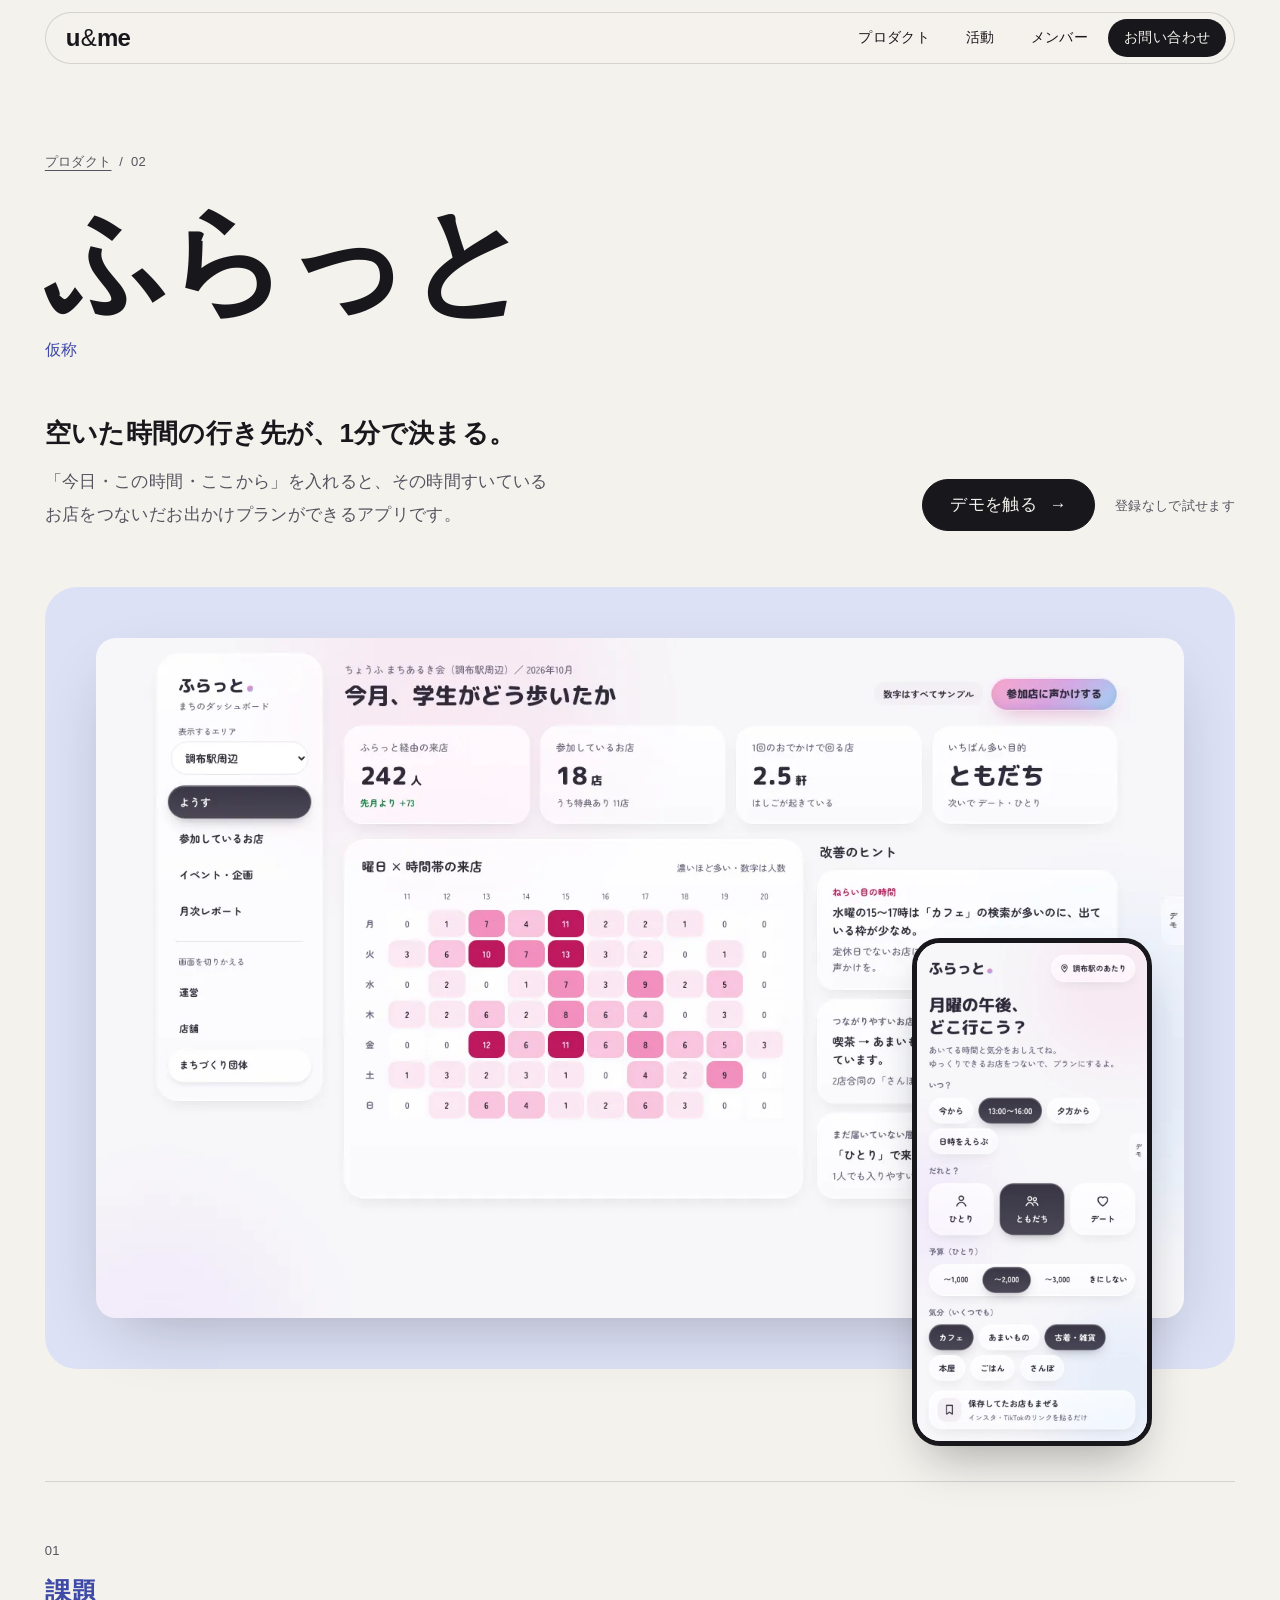
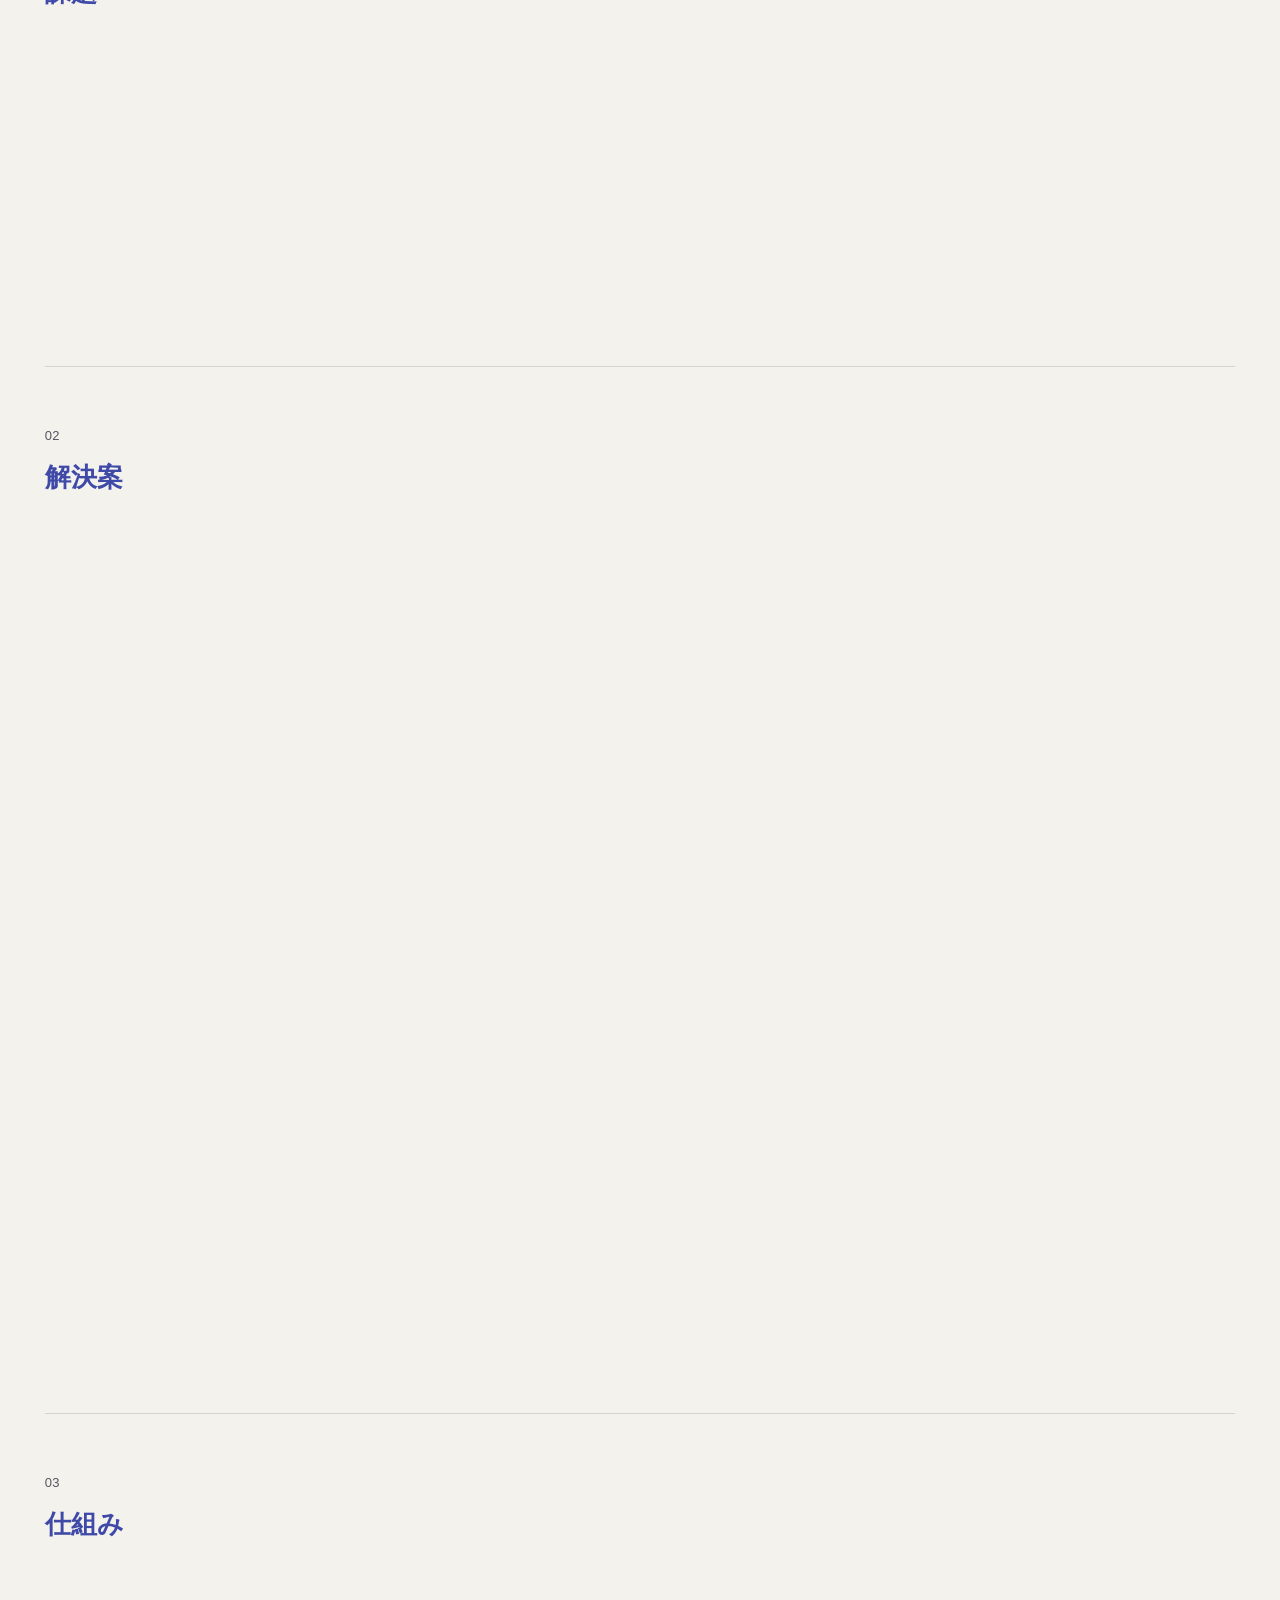
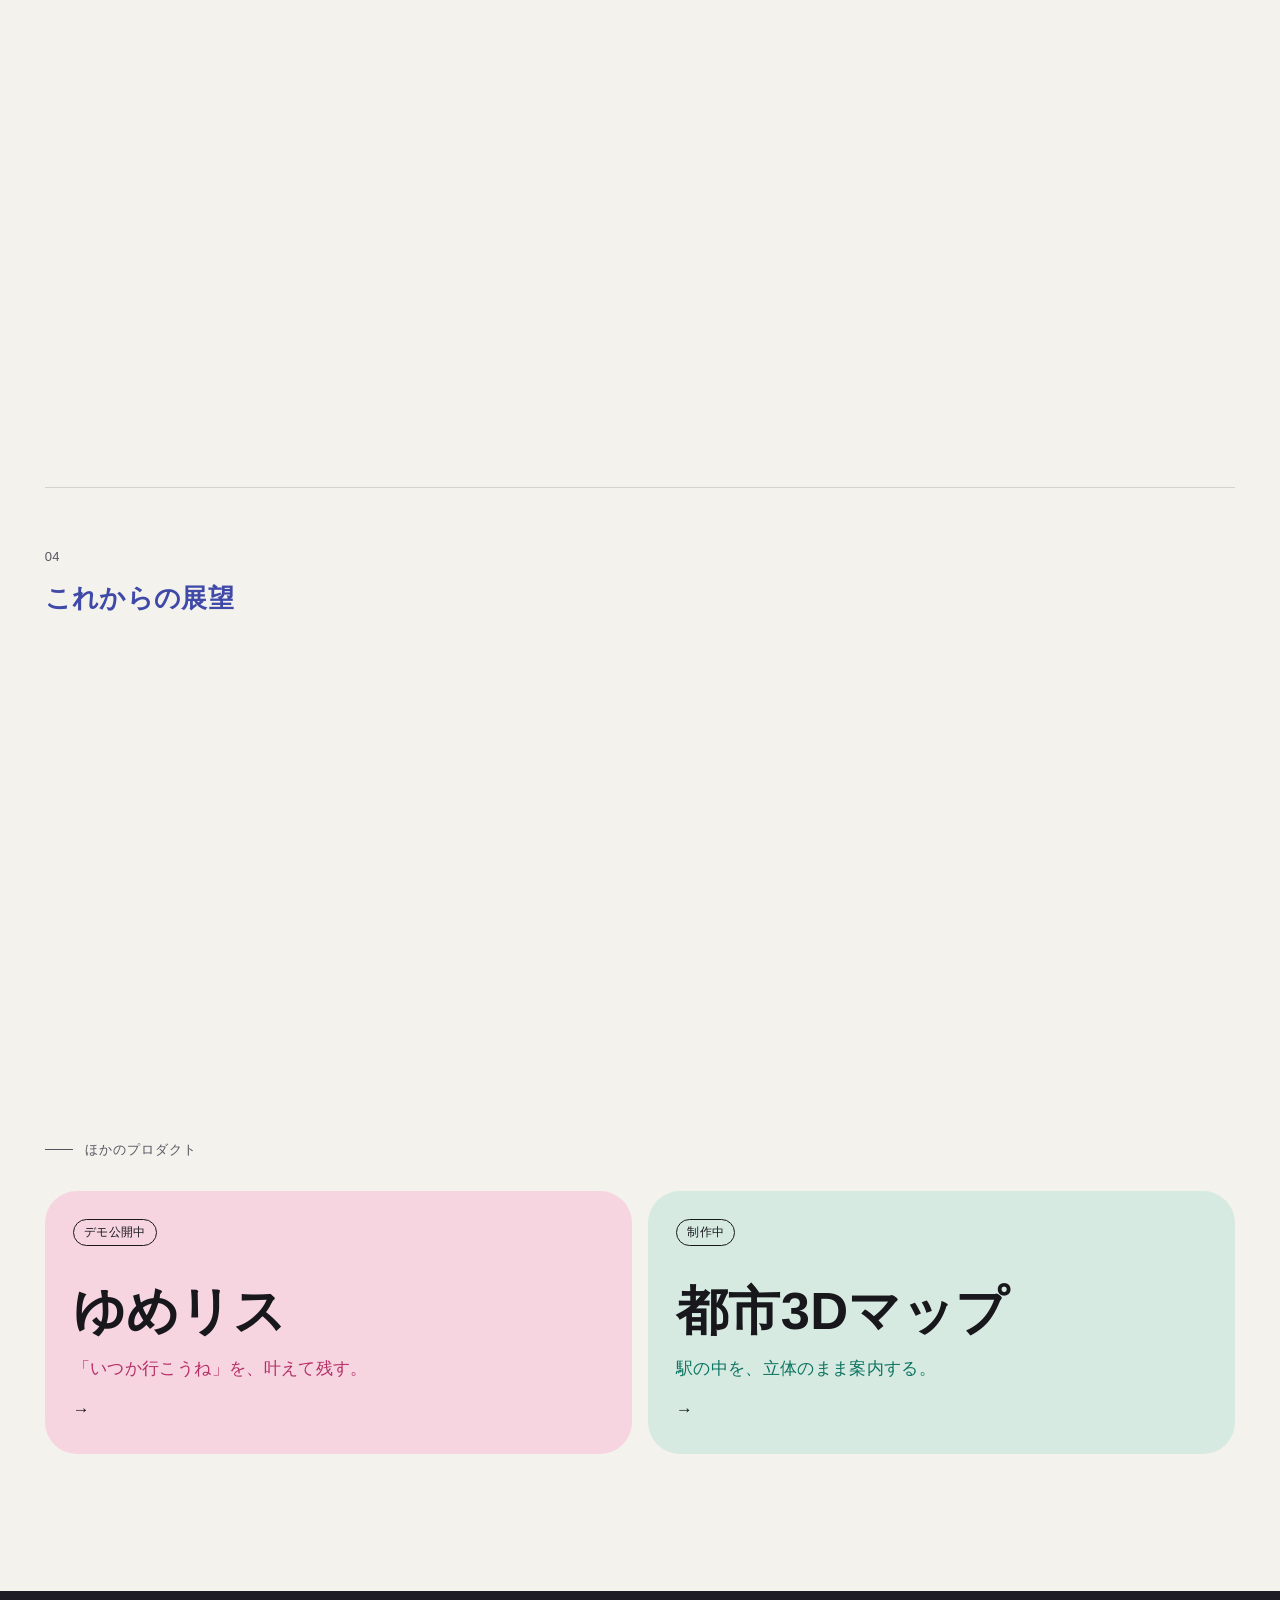
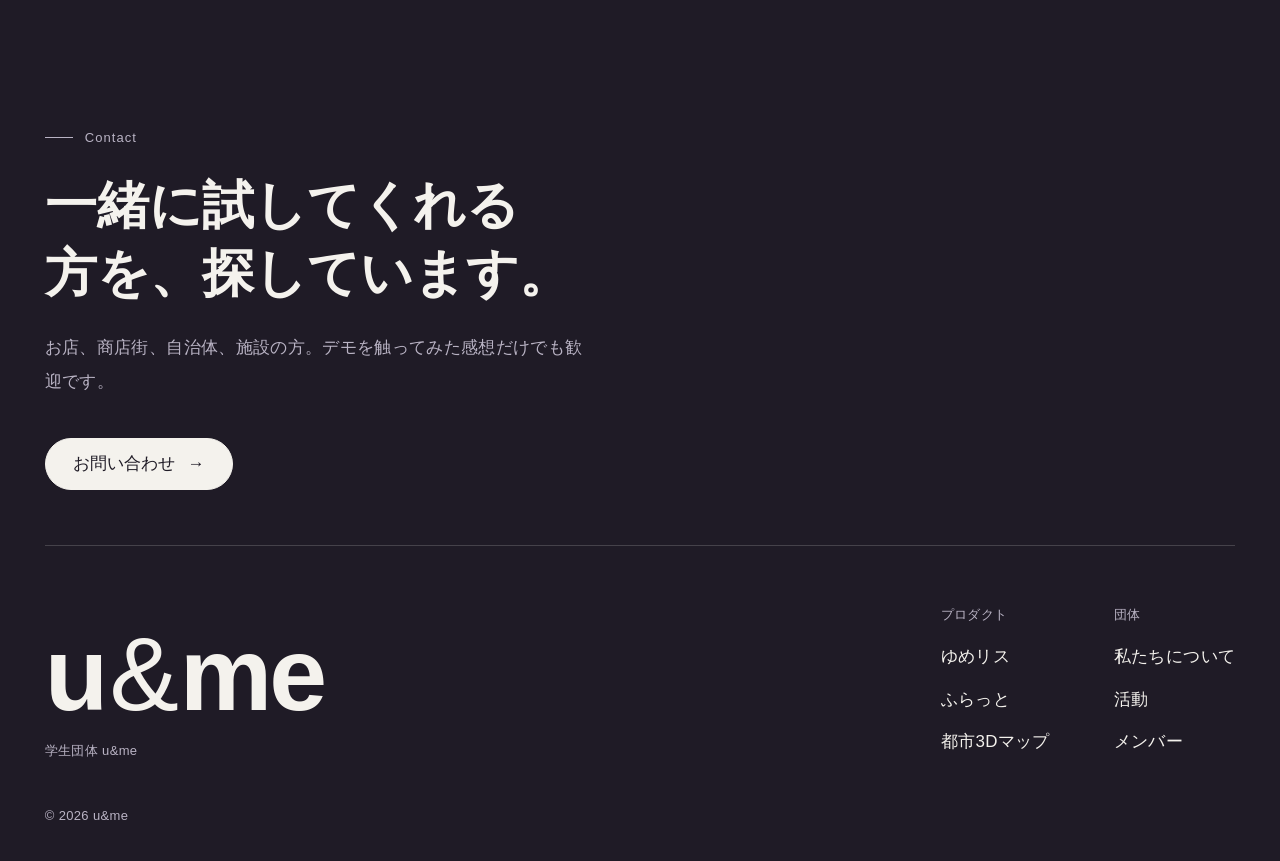
==== products/furatto.html @ b92e5319 "feat: u&me 公式サイトを作成 トップ、メンバー、プロダクト特設ページ（ゆめリス・ふらっと・都市3Dマップ）。 連絡先・メンバー・活動は assets/js/site-data.js で編集で" ====
<!doctype html>
<html lang="ja">
  <head>
    <meta charset="utf-8" />
    <meta name="viewport" content="width=device-width, initial-scale=1" />
    <meta
      http-equiv="Content-Security-Policy"
      content="default-src 'self'; script-src 'self'; style-src 'self' https://fonts.googleapis.com; font-src https://fonts.gstatic.com; img-src 'self' data:; base-uri 'self'; object-src 'none'"
    />
    <title>ふらっと（仮）｜u&amp;me</title>
    <meta
      name="description"
      content="空いた時間の行き先が、1分で決まる。その時間すいているお店をつないで、お出かけプランにするアプリです。"
    />
    <meta property="og:type" content="article" />
    <meta property="og:title" content="ふらっと（仮）｜u&me" />
    <meta name="theme-color" content="#f4f2ed" />
    <link rel="icon" href="../assets/img/favicon.svg" type="image/svg+xml" />
    <link rel="preconnect" href="https://fonts.googleapis.com" />
    <link rel="preconnect" href="https://fonts.gstatic.com" crossorigin />
    <link
      rel="stylesheet"
      href="https://fonts.googleapis.com/css2?family=Bricolage+Grotesque:opsz,wght@12..96,300..700&family=Noto+Sans+JP:wght@400;500;700;900&display=swap"
    />
    <link rel="stylesheet" href="../assets/css/base.css" />
    <link rel="stylesheet" href="../assets/css/pages.css" />
    <script src="../assets/js/boot.js"></script>
  </head>
  <body data-root="../">
    <header class="site-header" id="site-header"></header>

    <main class="tone-furatto">
      <!-- ============ 紹介 ============ -->
      <section class="wrap" aria-labelledby="product-title">
        <p class="crumb"><a href="../index.html#products">プロダクト</a><span>/</span><span>02</span></p>
        <h1 class="product-hero__name" id="product-title">ふらっと<small>仮称</small></h1>
        <div class="product-hero__foot">
          <div>
            <p class="product-hero__catch">空いた時間の行き先が、1分で決まる。</p>
            <p class="product-hero__lead">
              「今日・この時間・ここから」を入れると、その時間すいているお店をつないだお出かけプランができるアプリです。
            </p>
          </div>
          <div class="product-hero__actions">
            <a class="button" href="https://1129kurakura.github.io/furatto-mvp/" target="_blank" rel="noopener">
              デモを触る <span class="arrow" aria-hidden="true">→</span>
            </a>
            <span class="product-hero__hint">登録なしで試せます</span>
          </div>
        </div>

        <figure class="product-visual" data-reveal>
          <img
            class="product-visual__wide"
            src="../assets/img/furatto-town.webp"
            alt="ふらっとの、まちづくり団体・商店街向けの画面"
            width="1440"
            height="900"
            fetchpriority="high"
          />
          <img class="phone" src="../assets/img/furatto-home.webp" alt="ふらっとの学生向けホーム画面" width="640" height="1386" />
        </figure>
      </section>

      <!-- ============ 課題・解決案・仕組み・展望 ============ -->
      <div class="wrap">
        <section class="chapter" aria-labelledby="problem-title">
          <div class="chapter__head">
            <span class="chapter__no">01</span>
            <p class="chapter__label">課題</p>
          </div>
          <div data-reveal>
            <h2 class="chapter__title" id="problem-title">時間はあるのに、行き先が決まらない。</h2>
            <div class="prose">
              <p>
                授業の合間や休日の午後、時間はあるのに、結局どこにも行かないことがあります。検索すればお店は見つかりますが、どこを組み合わせてどう回るかは、自分で決めなければならないからです。
              </p>
              <p>
                上京したばかりの学生は、そもそも街を知りません。一方でお店には、席が空いていて、もっと来てほしい時間帯があります。
              </p>
              <p>行ける時間と来てほしい時間が、うまく出会えていません。</p>
            </div>
          </div>
        </section>

        <section class="chapter" aria-labelledby="solution-title">
          <div class="chapter__head">
            <span class="chapter__no">02</span>
            <p class="chapter__label">解決案</p>
          </div>
          <div data-reveal>
            <h2 class="chapter__title" id="solution-title">探すのではなく、決めてくれる。</h2>
            <div class="prose">
              <p>
                ふらっとは、お店を検索するアプリではなく、予定を決めるアプリです。選択肢が多いほど人は動けなくなるので、最初から3つのプランに絞って出します。
              </p>
              <p>
                いつ、だれと、予算、気分を選ぶと、その時間にすいているお店をつないだプランができます。気に入ったら、そのままLINEで友だちを誘えます。
              </p>
              <p>お店がすることは、「来てほしい時間」を出すことだけです。</p>
            </div>
            <figure class="figure figure--pair chapter__extra">
              <img
                src="../assets/img/furatto-home.webp"
                alt="いつ・だれと・予算・気分を選ぶ画面"
                width="640"
                height="1386"
                loading="lazy"
              />
              <img
                src="../assets/img/furatto-plans.webp"
                alt="3つのプランが表示された画面"
                width="640"
                height="1386"
                loading="lazy"
              />
            </figure>
          </div>
        </section>

        <section class="chapter" aria-labelledby="how-title">
          <div class="chapter__head">
            <span class="chapter__no">03</span>
            <p class="chapter__label">仕組み</p>
          </div>
          <div data-reveal>
            <h2 class="chapter__title" id="how-title">学生、お店、まち。立場ごとに画面がある。</h2>
            <div class="prose">
              <p>
                ふらっとは、使う立場ごとに別の画面を持っています。同じ一回の来店でも、知りたいことが立場によって違うからです。
              </p>
              <p>
                学生はプランを選び、お店でチェックインします。その記録が、お店には時間帯ごとの効果として、商店街やまちづくり団体にはエリア全体の人の動きとして届きます。
              </p>
              <p>
                一つの行動を、三者それぞれの役に立つ形で返す。これがふらっとの仕組みです。なお、デモではAIを使わず、決まったルールでプランを組んでいます。
              </p>
            </div>
            <ul class="facts facts--four chapter__extra">
              <li class="fact">
                <h3 class="fact__title">学生</h3>
                <p class="fact__text">空き時間の行き先を決めて、友だちを誘う。</p>
              </li>
              <li class="fact">
                <h3 class="fact__title">お店</h3>
                <p class="fact__text">来てほしい時間と特典を出し、効果を振り返る。</p>
              </li>
              <li class="fact">
                <h3 class="fact__title">商店街・団体</h3>
                <p class="fact__text">エリアに若い人が来ているかを確かめる。</p>
              </li>
              <li class="fact">
                <h3 class="fact__title">運営</h3>
                <p class="fact__text">全体の状況を見て、お店や団体に提案する。</p>
              </li>
            </ul>
          </div>
        </section>

        <section class="chapter" aria-labelledby="future-title">
          <div class="chapter__head">
            <span class="chapter__no">04</span>
            <p class="chapter__label">これからの展望</p>
          </div>
          <div data-reveal>
            <h2 class="chapter__title" id="future-title">一つの街で、実際に試す。</h2>
            <div class="prose">
              <p>
                次の一歩は、実在のお店と学生に使ってもらうことです。いまは架空の店舗データで動くデモで、本当に役に立つかは、現場で試さないと分からないからです。
              </p>
              <p>
                まず一つのエリアで、協力してくれるお店を探します。集まった利用の記録は、プランの精度を上げることと、お店や団体への改善の提案に生かします。
              </p>
              <p>小さく始めて、うまくいった形をほかの街へ広げていきます。</p>
            </div>
            <p class="note">
              「ふらっと」は仮称です。公開中のデモに登場する店名・団体名・数字は、すべて架空のサンプルです。
            </p>
          </div>
        </section>
      </div>

      <!-- ============ ほかのプロダクト（中身は assets/js/site-data.js の products） ============ -->
      <section class="others wrap" aria-labelledby="others-title">
        <p class="label" id="others-title">ほかのプロダクト</p>
        <ul class="others__list" data-other-products="furatto"></ul>
      </section>
    </main>

    <footer class="site-footer" id="site-footer"></footer>

    <script src="../assets/js/site-data.js"></script>
    <script src="../assets/js/site.js"></script>
  </body>
</html>
---- assets/css/base.css ----
/* ============================================================
   共通スタイル：色・文字・余白の決まりと、全ページで使う部品
   色を変えたいときは、下の :root の値だけを直します。
   ============================================================ */

:root {
  /* 色 */
  --paper: #f4f2ed;
  --paper-deep: #e9e6de;
  --ink: #18171c;
  --ink-soft: #56535f;
  --line: rgba(24, 23, 28, 0.14);
  --night: #1f1b26;
  --night-soft: #b9b3c4;
  --night-line: rgba(244, 242, 237, 0.18);

  /* プロダクトごとの色（淡い面の色 / 文字に使う濃い色） */
  --yume: #f6d5e1;
  --yume-deep: #b52f66;
  --furatto: #dde1f5;
  --furatto-deep: #3f4aa8;
  --city3d: #d7eae2;
  --city3d-deep: #0c7460;

  /* 文字 */
  --font-jp: 'Noto Sans JP', 'Hiragino Kaku Gothic ProN', 'Yu Gothic', sans-serif;
  --font-latin: 'Bricolage Grotesque', 'Noto Sans JP', sans-serif;
  --text-small: 0.8125rem;
  --text-base: clamp(0.9375rem, 0.9rem + 0.2vw, 1.0625rem);
  --text-lead: clamp(1.0625rem, 0.98rem + 0.45vw, 1.3125rem);
  --text-h3: clamp(1.25rem, 1.1rem + 0.7vw, 1.625rem);
  --text-h2: clamp(1.75rem, 1.2rem + 2.6vw, 3.5rem);
  --text-hero: clamp(2.25rem, 0.4rem + 9.2vw, 8rem);

  /* 余白 */
  --gutter: clamp(1rem, 0.4rem + 3vw, 3rem);
  --space-section: clamp(4.5rem, 3rem + 7vw, 10rem);
  --space-block: clamp(2rem, 1.4rem + 2.6vw, 4rem);
  --wrap: 82rem;

  /* 形と動き */
  --radius-s: 0.5rem;
  --radius-m: 1.25rem;
  --radius-l: 2rem;
  --duration-fast: 160ms;
  --duration-normal: 420ms;
  --duration-slow: 800ms;
  --ease-out: cubic-bezier(0.16, 1, 0.3, 1);

  --header-height: 4.5rem;
}

*,
*::before,
*::after {
  box-sizing: border-box;
}

html {
  scroll-behavior: smooth;
  scroll-padding-top: calc(var(--header-height) + 1rem);
  -webkit-text-size-adjust: 100%;
}

body {
  margin: 0;
  background: var(--paper);
  color: var(--ink);
  font-family: var(--font-jp);
  font-size: var(--text-base);
  font-weight: 400;
  line-height: 1.95;
  letter-spacing: 0.02em;
  -webkit-font-smoothing: antialiased;
  overflow-x: clip;
}

h1,
h2,
h3,
p,
ul,
ol,
figure {
  margin: 0;
}

ul,
ol {
  padding: 0;
  list-style: none;
}

h1,
h2,
h3 {
  font-weight: 700;
  line-height: 1.35;
  letter-spacing: 0;
  font-feature-settings: 'palt';
  /* 見出しは文節の切れ目で折り返し、行の長さをそろえる */
  word-break: auto-phrase;
  text-wrap: balance;
}

img {
  display: block;
  max-width: 100%;
  height: auto;
}

a {
  color: inherit;
  text-decoration: none;
}

button {
  font: inherit;
  color: inherit;
  cursor: pointer;
}

:focus-visible {
  outline: 2px solid var(--ink);
  outline-offset: 3px;
  border-radius: 4px;
}

::selection {
  background: var(--ink);
  color: var(--paper);
}

.wrap {
  width: min(100% - var(--gutter) * 2, var(--wrap));
  margin-inline: auto;
}

.visually-hidden {
  position: absolute;
  width: 1px;
  height: 1px;
  overflow: hidden;
  clip-path: inset(50%);
  white-space: nowrap;
}

/* 小さな英字ラベル（About / Products など） */
.label {
  display: flex;
  align-items: center;
  gap: 0.75rem;
  font-family: var(--font-latin);
  font-size: var(--text-small);
  font-weight: 500;
  letter-spacing: 0.08em;
  line-height: 1.4;
  color: var(--ink-soft);
}

.label::before {
  content: '';
  width: 1.75rem;
  height: 1px;
  background: currentColor;
}

.label--light {
  color: var(--night-soft);
}

.arrow {
  display: inline-block;
  font-family: var(--font-latin);
  transition: transform var(--duration-normal) var(--ease-out);
}

a:hover .arrow,
button:hover .arrow {
  transform: translateX(0.3em);
}

.chip {
  display: inline-block;
  padding: 0.3em 0.85em;
  border: 1px solid currentColor;
  border-radius: 99rem;
  font-size: 0.75rem;
  font-weight: 500;
  line-height: 1.5;
  white-space: nowrap;
}

/* ---------- ボタン ---------- */

.button {
  display: inline-flex;
  align-items: center;
  gap: 0.75em;
  min-height: 3.25rem;
  padding: 0.6em 1.6em;
  border: 1px solid var(--ink);
  border-radius: 99rem;
  background: var(--ink);
  color: var(--paper);
  font-weight: 500;
  line-height: 1.4;
  transition:
    background-color var(--duration-fast) ease,
    color var(--duration-fast) ease,
    transform var(--duration-fast) ease;
}

.button:hover {
  background: transparent;
  color: var(--ink);
}

.button:active {
  transform: scale(0.97);
}

.button--ghost {
  background: transparent;
  color: var(--ink);
}

.button--ghost:hover {
  background: var(--ink);
  color: var(--paper);
}

.button--light {
  border-color: var(--paper);
  background: var(--paper);
  color: var(--night);
}

.button--light:hover {
  background: transparent;
  color: var(--paper);
}

.button[aria-disabled='true'] {
  border-color: var(--line);
  background: transparent;
  color: var(--ink-soft);
  pointer-events: none;
}

/* ---------- ヘッダー ---------- */

.site-header {
  position: fixed;
  inset: 0 0 auto;
  z-index: 20;
  padding: 0.75rem var(--gutter) 0;
  pointer-events: none;
}

.site-header__bar {
  display: flex;
  align-items: center;
  justify-content: space-between;
  gap: 1rem;
  width: min(100%, var(--wrap));
  min-height: 3.25rem;
  margin-inline: auto;
  padding: 0.25rem 0.5rem 0.25rem 1.25rem;
  border: 1px solid var(--line);
  border-radius: 99rem;
  background: rgba(244, 242, 237, 0.82);
  backdrop-filter: blur(14px) saturate(140%);
  -webkit-backdrop-filter: blur(14px) saturate(140%);
  pointer-events: auto;
}

.logo {
  font-family: var(--font-latin);
  font-size: 1.5rem;
  font-weight: 700;
  letter-spacing: -0.03em;
  line-height: 1;
}

.logo__amp {
  font-weight: 300;
  margin-inline: 0.04em;
}

.nav__list {
  display: flex;
  align-items: center;
  gap: 0.25rem;
}

.nav__list a {
  display: block;
  padding: 0.55rem 1rem;
  border-radius: 99rem;
  font-size: 0.875rem;
  font-weight: 500;
  line-height: 1.4;
  transition: background-color var(--duration-fast) ease;
}

.nav__list a:hover {
  background: var(--paper-deep);
}

.nav__list li:last-child a {
  background: var(--ink);
  color: var(--paper);
}

.nav__list li:last-child a:hover {
  background: var(--ink-soft);
}

.nav__toggle {
  display: none;
  min-height: 2.75rem;
  padding: 0 1.1rem;
  border: 0;
  border-radius: 99rem;
  background: var(--ink);
  color: var(--paper);
  font-size: 0.875rem;
  font-weight: 500;
}

@media (max-width: 47.99rem) {
  .site-header__bar {
    flex-wrap: wrap;
    border-radius: 1.75rem;
  }

  .nav {
    display: contents;
  }

  .nav__toggle {
    display: block;
  }

  .nav__list {
    display: none;
    flex: 1 0 100%;
    flex-direction: column;
    align-items: stretch;
    gap: 0;
    padding: 0.5rem 0 0.75rem;
  }

  .site-header.is-open .nav__list {
    display: flex;
  }

  .nav__list a,
  .nav__list li:last-child a {
    padding: 0.9rem 0.75rem;
    border-top: 1px solid var(--line);
    border-radius: 0;
    background: none;
    color: var(--ink);
    font-size: 1rem;
  }
}

/* ---------- お問い合わせ・フッター ---------- */

.site-footer {
  margin-top: var(--space-section);
  background: var(--night);
  color: var(--paper);
}

.contact {
  padding-block: var(--space-section) var(--space-block);
}

.contact__inner {
  display: grid;
  gap: 1.5rem;
  justify-items: start;
}

.contact__title {
  max-width: 18em;
  font-size: var(--text-h2);
  line-height: 1.3;
}

.contact__text {
  max-width: 32em;
  color: var(--night-soft);
}

.contact__actions {
  display: flex;
  flex-wrap: wrap;
  gap: 0.75rem;
  margin-top: 1rem;
}

.footer__inner {
  display: grid;
  gap: 2.5rem;
  padding-block: var(--space-block) 2rem;
  border-top: 1px solid var(--night-line);
}

.logo--footer {
  font-size: clamp(3rem, 2rem + 6vw, 6.5rem);
}

.footer__note {
  margin-top: 0.75rem;
  font-size: var(--text-small);
  color: var(--night-soft);
}

.footer__nav {
  display: flex;
  flex-wrap: wrap;
  gap: 2rem 4rem;
}

.footer__heading {
  margin-bottom: 0.5rem;
  font-size: var(--text-small);
  color: var(--night-soft);
}

.footer__nav a {
  display: inline-block;
  padding-block: 0.3rem;
  background: linear-gradient(currentColor, currentColor) 0 100% / 0 1px no-repeat;
  transition: background-size var(--duration-normal) var(--ease-out);
}

.footer__nav a:hover {
  background-size: 100% 1px;
}

.footer__copy {
  font-family: var(--font-latin);
  font-size: var(--text-small);
  color: var(--night-soft);
}

@media (min-width: 48rem) {
  .footer__inner {
    grid-template-columns: 1fr auto;
    align-items: end;
  }

  .footer__copy {
    grid-column: 1 / -1;
  }
}

/* ---------- 準備中のお知らせ ---------- */

.dialog {
  width: min(100% - 2rem, 28rem);
  padding: 2.25rem 2rem 2rem;
  border: 0;
  border-radius: var(--radius-l);
  background: var(--paper);
  color: var(--ink);
  box-shadow: 0 2rem 5rem rgba(24, 23, 28, 0.3);
}

.dialog::backdrop {
  background: rgba(31, 27, 38, 0.55);
  backdrop-filter: blur(4px);
}

.dialog[open] {
  animation: dialog-in var(--duration-normal) var(--ease-out);
}

.dialog__label {
  font-family: var(--font-latin);
  font-size: var(--text-small);
  letter-spacing: 0.08em;
  color: var(--ink-soft);
}

.dialog__title {
  margin-top: 0.5rem;
  font-size: var(--text-h3);
}

.dialog__text {
  margin-block: 0.75rem 1.75rem;
  color: var(--ink-soft);
}

@keyframes dialog-in {
  from {
    opacity: 0;
    transform: translateY(1rem) scale(0.98);
  }
}

/* ---------- スクロールで現れる演出（JavaScript が動くときだけ） ---------- */

.js [data-reveal] {
  opacity: 0;
  transform: translateY(1.5rem);
  transition:
    opacity var(--duration-slow) var(--ease-out),
    transform var(--duration-slow) var(--ease-out);
}

.js [data-reveal].is-visible {
  opacity: 1;
  transform: none;
}

@media (prefers-reduced-motion: reduce) {
  html {
    scroll-behavior: auto;
  }

  *,
  *::before,
  *::after {
    animation-duration: 0.01ms !important;
    transition-duration: 0.01ms !important;
  }
}
---- assets/css/pages.css ----
/* ============================================================
   ページごとのスタイル：トップ／プロダクト特設ページ／メンバー
   ============================================================ */

/* プロダクトの色を、部品の中で --tone / --tone-deep として使えるようにする */
.tone-yume {
  --tone: var(--yume);
  --tone-deep: var(--yume-deep);
}

.tone-furatto {
  --tone: var(--furatto);
  --tone-deep: var(--furatto-deep);
}

.tone-city3d {
  --tone: var(--city3d);
  --tone-deep: var(--city3d-deep);
}

main {
  padding-top: calc(var(--header-height) + clamp(2rem, 6vw, 5.5rem));
}

.section {
  padding-top: var(--space-section);
}

.section__head {
  display: grid;
  gap: 1.25rem;
  margin-bottom: var(--space-block);
}

.section__title {
  max-width: 22em;
  font-size: var(--text-h2);
}

.prose {
  display: grid;
  gap: 1.1em;
  max-width: 38em;
}

.prose strong {
  font-weight: 700;
}

/* スマホの画面写真（黒いふちを付けて端末らしく見せる） */
.phone {
  border: 0.35rem solid var(--ink);
  border-radius: 1.75rem;
  background: var(--ink);
  box-shadow: 0 1.5rem 3rem -1rem rgba(24, 23, 28, 0.35);
}

/* ---------- トップ：ヒーロー ---------- */

.hero__eyebrow {
  font-size: var(--text-small);
  font-weight: 500;
  letter-spacing: 0.12em;
  color: var(--ink-soft);
}

.hero__title {
  margin-top: 1rem;
  font-size: var(--text-hero);
  font-weight: 900;
  line-height: 1.12;
  letter-spacing: -0.02em;
}

.hero__title span {
  display: block;
  margin-left: -0.08em; /* 行頭の「 を少し左に出して、下の文章と左端をそろえる */
}

.hero__foot {
  display: grid;
  gap: 1.5rem;
  justify-items: start;
  margin-top: clamp(1.75rem, 4vw, 3.5rem);
}

.hero__lead {
  max-width: 26em;
  font-size: var(--text-lead);
  line-height: 1.85;
}

.stage {
  display: grid;
  gap: 1rem;
  margin-top: var(--space-block);
}

.stage-card {
  position: relative;
  display: block;
  aspect-ratio: 5 / 4;
  overflow: hidden;
  padding: 1.25rem 1.5rem;
  border-radius: var(--radius-l);
  background: var(--tone);
}

.stage-card__name {
  display: block;
  font-size: var(--text-h3);
  font-weight: 700;
  line-height: 1.3;
}

.stage-card__meta {
  display: flex;
  align-items: center;
  gap: 0.5rem;
  margin-top: 0.4rem;
  font-size: var(--text-small);
  color: var(--tone-deep);
}

.stage-card .phone {
  position: absolute;
  top: 34%;
  right: 8%;
  width: 44%;
  transition: transform var(--duration-slow) var(--ease-out);
}

.stage-card:hover .phone {
  transform: translateY(-4%);
}

@media (min-width: 48rem) {
  .hero__foot {
    grid-template-columns: 1fr auto;
    align-items: end;
  }

  .stage {
    grid-template-columns: repeat(3, 1fr);
    gap: 1.5rem;
  }

  .stage-card {
    aspect-ratio: 4 / 5;
  }

  /* 3枚の高さを少しずつずらして、並びにリズムを付ける */
  .stage li:nth-child(2) {
    margin-top: 3rem;
  }

  .stage li:nth-child(3) {
    margin-top: 6rem;
  }

  .stage-card .phone {
    top: 30%;
    right: auto;
    left: 50%;
    width: 64%;
    translate: -50% 0;
  }
}

/* ---------- トップ：私たちについて ---------- */

.about__grid {
  display: grid;
  gap: 1.5rem;
}

.about__title {
  font-size: var(--text-h2);
}

@media (min-width: 62rem) {
  .about__grid {
    grid-template-columns: 1fr 1fr;
    gap: 4rem;
    align-items: start;
  }
}

/* ---------- トップ：プロダクト一覧 ---------- */

.product-list {
  border-bottom: 1px solid var(--line);
}

.product-row__link {
  position: relative;
  display: grid;
  gap: 0.75rem;
  padding: 1.75rem 0;
  border-top: 1px solid var(--line);
  isolation: isolate;
}

/* ホバーで、プロダクトの色が下から上がってくる */
.product-row__link::before {
  content: '';
  position: absolute;
  inset: 0 calc(var(--gutter) * -0.5);
  z-index: -1;
  border-radius: var(--radius-m);
  background: var(--tone);
  transform: scaleY(0);
  transform-origin: bottom;
  transition: transform var(--duration-normal) var(--ease-out);
}

.product-row__link:hover::before,
.product-row__link:focus-visible::before {
  transform: scaleY(1);
}

.product-row__no {
  font-family: var(--font-latin);
  font-size: var(--text-small);
  color: var(--ink-soft);
}

.product-row__main {
  display: grid;
  gap: 0.35rem;
}

.product-row__name {
  font-size: clamp(1.75rem, 1.1rem + 3.2vw, 3.5rem);
  font-weight: 900;
  line-height: 1.25;
  font-feature-settings: 'palt';
}

.product-row__name small {
  margin-left: 0.9em;
  font-family: var(--font-latin);
  font-size: 0.875rem;
  font-weight: 500;
  color: var(--ink-soft);
  white-space: nowrap;
}

.product-row__catch {
  font-weight: 500;
  color: var(--tone-deep);
}

.product-row__summary {
  max-width: 24em;
  color: var(--ink-soft);
  line-height: 1.8;
}

.product-row__status {
  display: flex;
  align-items: center;
  gap: 1rem;
  font-size: 1.25rem;
}

.product-list__note {
  margin-top: 1.5rem;
  font-size: var(--text-small);
  color: var(--ink-soft);
}

@media (min-width: 62rem) {
  .product-row__link {
    grid-template-columns: 4rem 1.3fr 1fr 9.5rem;
    align-items: center;
    gap: 2rem;
    padding: 2.5rem 0;
  }

  .product-row__status {
    justify-content: flex-end;
  }
}

/* ---------- トップ：これから（法人化） ---------- */

.vision {
  margin-top: var(--space-section);
  padding-block: var(--space-section);
  border-radius: var(--radius-l);
  background: var(--night);
  color: var(--paper);
}

.vision__title {
  margin-top: 1.25rem;
  font-size: clamp(2rem, 0.8rem + 6vw, 5.5rem);
  font-weight: 900;
  line-height: 1.2;
  letter-spacing: -0.01em;
}

.vision__text {
  margin-top: var(--space-block);
  color: var(--night-soft);
}

.vision__text p:first-child {
  color: var(--paper);
  font-size: var(--text-lead);
}

.steps {
  display: grid;
  gap: 2rem;
  margin-top: var(--space-block);
}

.step {
  padding-top: 1.25rem;
  border-top: 1px solid var(--night-line);
}

.step__no {
  font-family: var(--font-latin);
  font-size: var(--text-small);
  color: var(--night-soft);
}

.step__title {
  margin-top: 0.75rem;
  font-size: var(--text-h3);
}

.step__text {
  margin-top: 0.5rem;
  color: var(--night-soft);
  line-height: 1.8;
}

@media (min-width: 48rem) {
  .steps {
    grid-template-columns: repeat(3, 1fr);
  }
}

/* ---------- トップ：活動 ---------- */

.news {
  border-bottom: 1px solid var(--line);
}

.news__item {
  display: grid;
  gap: 0.25rem;
  padding: 1.25rem 0;
  border-top: 1px solid var(--line);
}

.news__date {
  font-family: var(--font-latin);
  font-size: var(--text-small);
  color: var(--ink-soft);
}

.news__text--link {
  justify-self: start;
  background: linear-gradient(currentColor, currentColor) 0 100% / 0 1px no-repeat;
  transition: background-size var(--duration-normal) var(--ease-out);
}

.news__text--link:hover {
  background-size: 100% 1px;
}

.news__text .arrow {
  margin-left: 0.5em;
}

@media (min-width: 48rem) {
  .news__item {
    grid-template-columns: 8rem 1fr;
    align-items: baseline;
  }
}

/* ---------- トップ：メンバーへの入口 ---------- */

.people-link {
  display: flex;
  align-items: baseline;
  justify-content: space-between;
  gap: 1rem;
  padding-block: 2rem;
  border-block: 1px solid var(--line);
  font-size: var(--text-h2);
  font-weight: 900;
  line-height: 1.3;
  font-feature-settings: 'palt';
}

/* ---------- プロダクト特設ページ ---------- */

.crumb {
  display: flex;
  gap: 0.6em;
  font-size: var(--text-small);
  color: var(--ink-soft);
}

.crumb a {
  text-decoration: underline;
  text-underline-offset: 0.3em;
}

.product-hero__name {
  margin-top: 1.25rem;
  font-size: clamp(2.75rem, 1rem + 8.5vw, 7.5rem);
  font-weight: 900;
  line-height: 1.12;
  letter-spacing: -0.02em;
}

.product-hero__name small {
  display: block;
  margin-top: 0.75rem;
  font-family: var(--font-latin);
  font-size: 1rem;
  font-weight: 500;
  letter-spacing: 0.04em;
  color: var(--tone-deep);
}

.product-hero__foot {
  display: grid;
  gap: 1.75rem;
  margin-top: var(--space-block);
}

.product-hero__catch {
  font-size: var(--text-h3);
  font-weight: 700;
  line-height: 1.5;
}

.product-hero__lead {
  max-width: 30em;
  margin-top: 0.75rem;
  color: var(--ink-soft);
}

.product-hero__actions {
  display: flex;
  flex-wrap: wrap;
  align-items: center;
  gap: 0.75rem 1.25rem;
}

.product-hero__hint {
  font-size: var(--text-small);
  color: var(--ink-soft);
}

@media (min-width: 62rem) {
  .product-hero__foot {
    grid-template-columns: 1fr auto;
    align-items: end;
  }
}

/* 大きな画面写真の上に、スマホの画面を重ねて置く */
.product-visual {
  position: relative;
  margin-top: var(--space-block);
  margin-bottom: clamp(3rem, 9vw, 7rem);
  padding: clamp(1rem, 4vw, 4rem);
  border-radius: var(--radius-l);
  background: var(--tone);
}

.product-visual__wide {
  width: 100%;
  border-radius: var(--radius-m);
  box-shadow: 0 1.5rem 4rem -1.5rem rgba(24, 23, 28, 0.3);
}

.product-visual .phone {
  position: absolute;
  right: 7%;
  bottom: clamp(-5rem, -6vw, -2rem);
  width: clamp(6.5rem, 21%, 15rem);
}

/* 課題・解決案・仕組み・展望 */
.chapter {
  display: grid;
  gap: 1.5rem;
  padding-block: var(--space-block);
  border-top: 1px solid var(--line);
}

.chapter__head {
  display: flex;
  align-items: baseline;
  gap: 1rem;
}

.chapter__no {
  font-family: var(--font-latin);
  font-size: var(--text-small);
  color: var(--ink-soft);
}

.chapter__label {
  font-size: var(--text-h3);
  font-weight: 700;
  color: var(--tone-deep);
}

.chapter__title {
  max-width: 18em;
  margin-bottom: 1.5rem;
  font-size: clamp(1.5rem, 1.1rem + 1.9vw, 2.75rem);
}

.chapter__extra {
  margin-top: var(--space-block);
}

@media (min-width: 62rem) {
  .chapter {
    grid-template-columns: 14rem minmax(0, 1fr);
    gap: 3rem;
  }

  .chapter__head {
    position: sticky;
    top: calc(var(--header-height) + 1.5rem);
    align-self: start;
    flex-direction: column;
    gap: 0.25rem;
  }
}

/* 短い項目を横に並べる（流れ・立場・データの出どころ など） */
.facts {
  display: grid;
  gap: 1.5rem;
}

.fact {
  padding-top: 1rem;
  border-top: 2px solid var(--tone-deep);
}

.fact__title {
  font-size: 1.0625rem;
  font-weight: 700;
}

.fact__text {
  margin-top: 0.35rem;
  font-size: 0.9375rem;
  line-height: 1.8;
  color: var(--ink-soft);
}

@media (min-width: 40rem) {
  .facts {
    grid-template-columns: repeat(var(--facts-columns, 3), 1fr);
  }

  .facts--four {
    --facts-columns: 2;
  }
}

@media (min-width: 75rem) {
  .facts--four {
    --facts-columns: 4;
  }
}

.figure img {
  width: 100%;
  border: 1px solid var(--line);
  border-radius: var(--radius-m);
}

.figure figcaption {
  margin-top: 0.75rem;
  font-size: var(--text-small);
  color: var(--ink-soft);
}

.figure--pair {
  display: grid;
  gap: 1.5rem;
  max-width: 36rem;
}

@media (min-width: 40rem) {
  .figure--pair {
    grid-template-columns: 1fr 1fr;
  }
}

.note {
  margin-top: var(--space-block);
  padding: 1.25rem 1.5rem;
  border-radius: var(--radius-m);
  background: var(--paper-deep);
  font-size: var(--text-small);
  line-height: 1.9;
  color: var(--ink-soft);
}

.others {
  padding-top: var(--space-section);
}

.others__list {
  display: grid;
  gap: 1rem;
  margin-top: 2rem;
}

.other-card {
  display: grid;
  gap: 0.5rem;
  justify-items: start;
  height: 100%;
  padding: 1.75rem;
  border-radius: var(--radius-l);
  background: var(--tone);
  transition: transform var(--duration-normal) var(--ease-out);
}

.other-card:hover {
  transform: translateY(-0.25rem);
}

.other-card__name {
  margin-top: 1.5rem;
  font-size: var(--text-h2);
  font-weight: 900;
  line-height: 1.25;
  font-feature-settings: 'palt';
}

.other-card__catch {
  color: var(--tone-deep);
  font-weight: 500;
}

@media (min-width: 48rem) {
  .others__list {
    grid-template-columns: 1fr 1fr;
  }
}

/* ---------- メンバー ---------- */

.page-hero__title {
  margin-top: 1rem;
  font-size: var(--text-hero);
  font-weight: 900;
  line-height: 1.12;
  letter-spacing: -0.02em;
}

.page-hero__lead {
  max-width: 28em;
  margin-top: clamp(1.5rem, 4vw, 3rem);
  font-size: var(--text-lead);
  line-height: 1.85;
}

.members {
  margin-top: var(--space-block);
  border-bottom: 1px solid var(--line);
}

.member {
  display: grid;
  gap: 1.5rem;
  padding-block: var(--space-block);
  border-top: 1px solid var(--line);
}

.member__avatar {
  width: clamp(7rem, 22vw, 11rem);
  aspect-ratio: 1;
  overflow: hidden;
  border-radius: 50%;
  background: var(--yume);
}

.member:nth-child(3n + 2) .member__avatar {
  background: var(--furatto);
}

.member:nth-child(3n) .member__avatar {
  background: var(--city3d);
}

.member__initial {
  display: grid;
  place-items: center;
  height: 100%;
  font-size: clamp(2.5rem, 8vw, 4.5rem);
  font-weight: 900;
  line-height: 1;
}

.member__photo {
  width: 100%;
  height: 100%;
  object-fit: cover;
}

.member__role {
  font-size: var(--text-small);
  font-weight: 500;
  color: var(--ink-soft);
}

.member__name {
  margin-top: 0.25rem;
  font-size: var(--text-h2);
  font-weight: 900;
}

.member__name small {
  display: block;
  margin-top: 0.25rem;
  font-family: var(--font-latin);
  font-size: 0.9375rem;
  font-weight: 500;
  letter-spacing: 0.04em;
  color: var(--ink-soft);
}

.member__bio {
  max-width: 32em;
  margin-top: 1.25rem;
}

.member__links {
  display: flex;
  flex-wrap: wrap;
  gap: 0.5rem 1.5rem;
  margin-top: 1rem;
}

.member__links a {
  text-decoration: underline;
  text-underline-offset: 0.3em;
}

.members__note {
  margin-top: 1.5rem;
  font-size: var(--text-small);
  color: var(--ink-soft);
}

@media (min-width: 48rem) {
  .member {
    grid-template-columns: 14rem 1fr;
    gap: 3rem;
    align-items: center;
  }
}
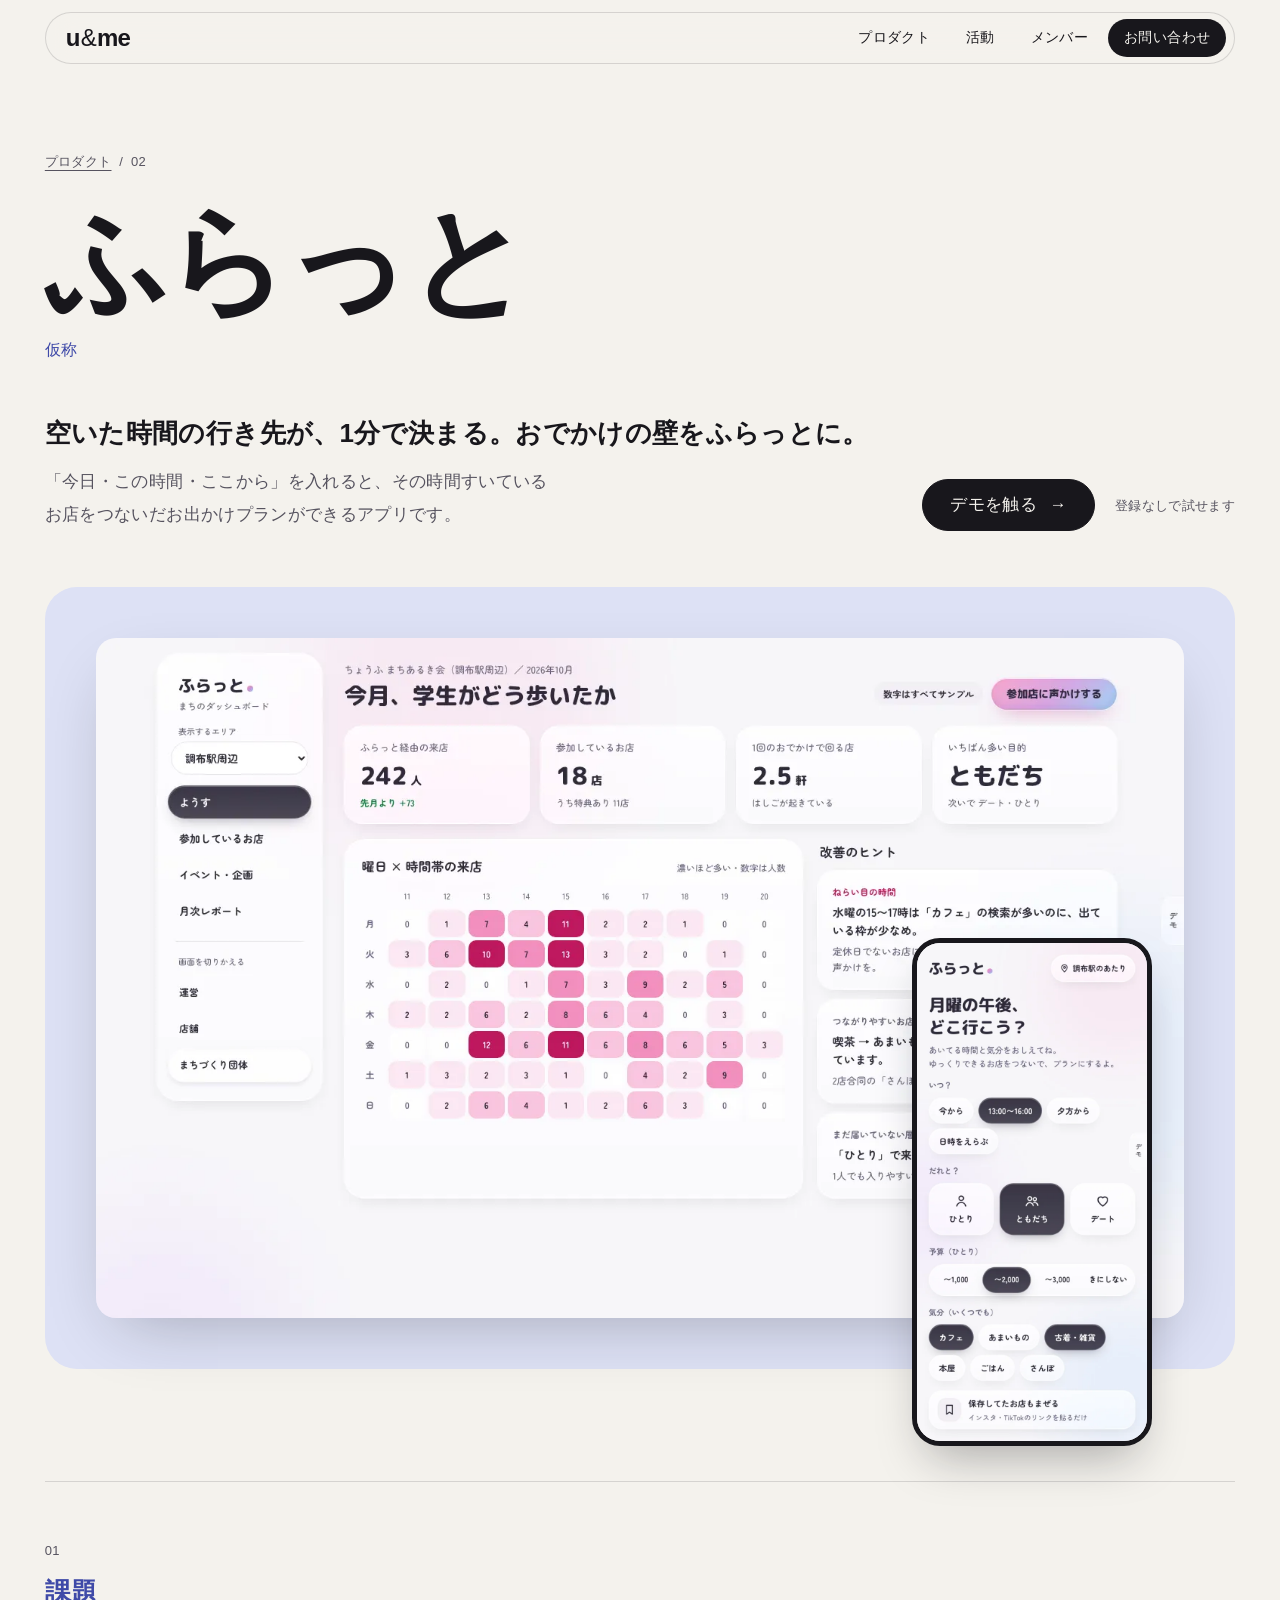
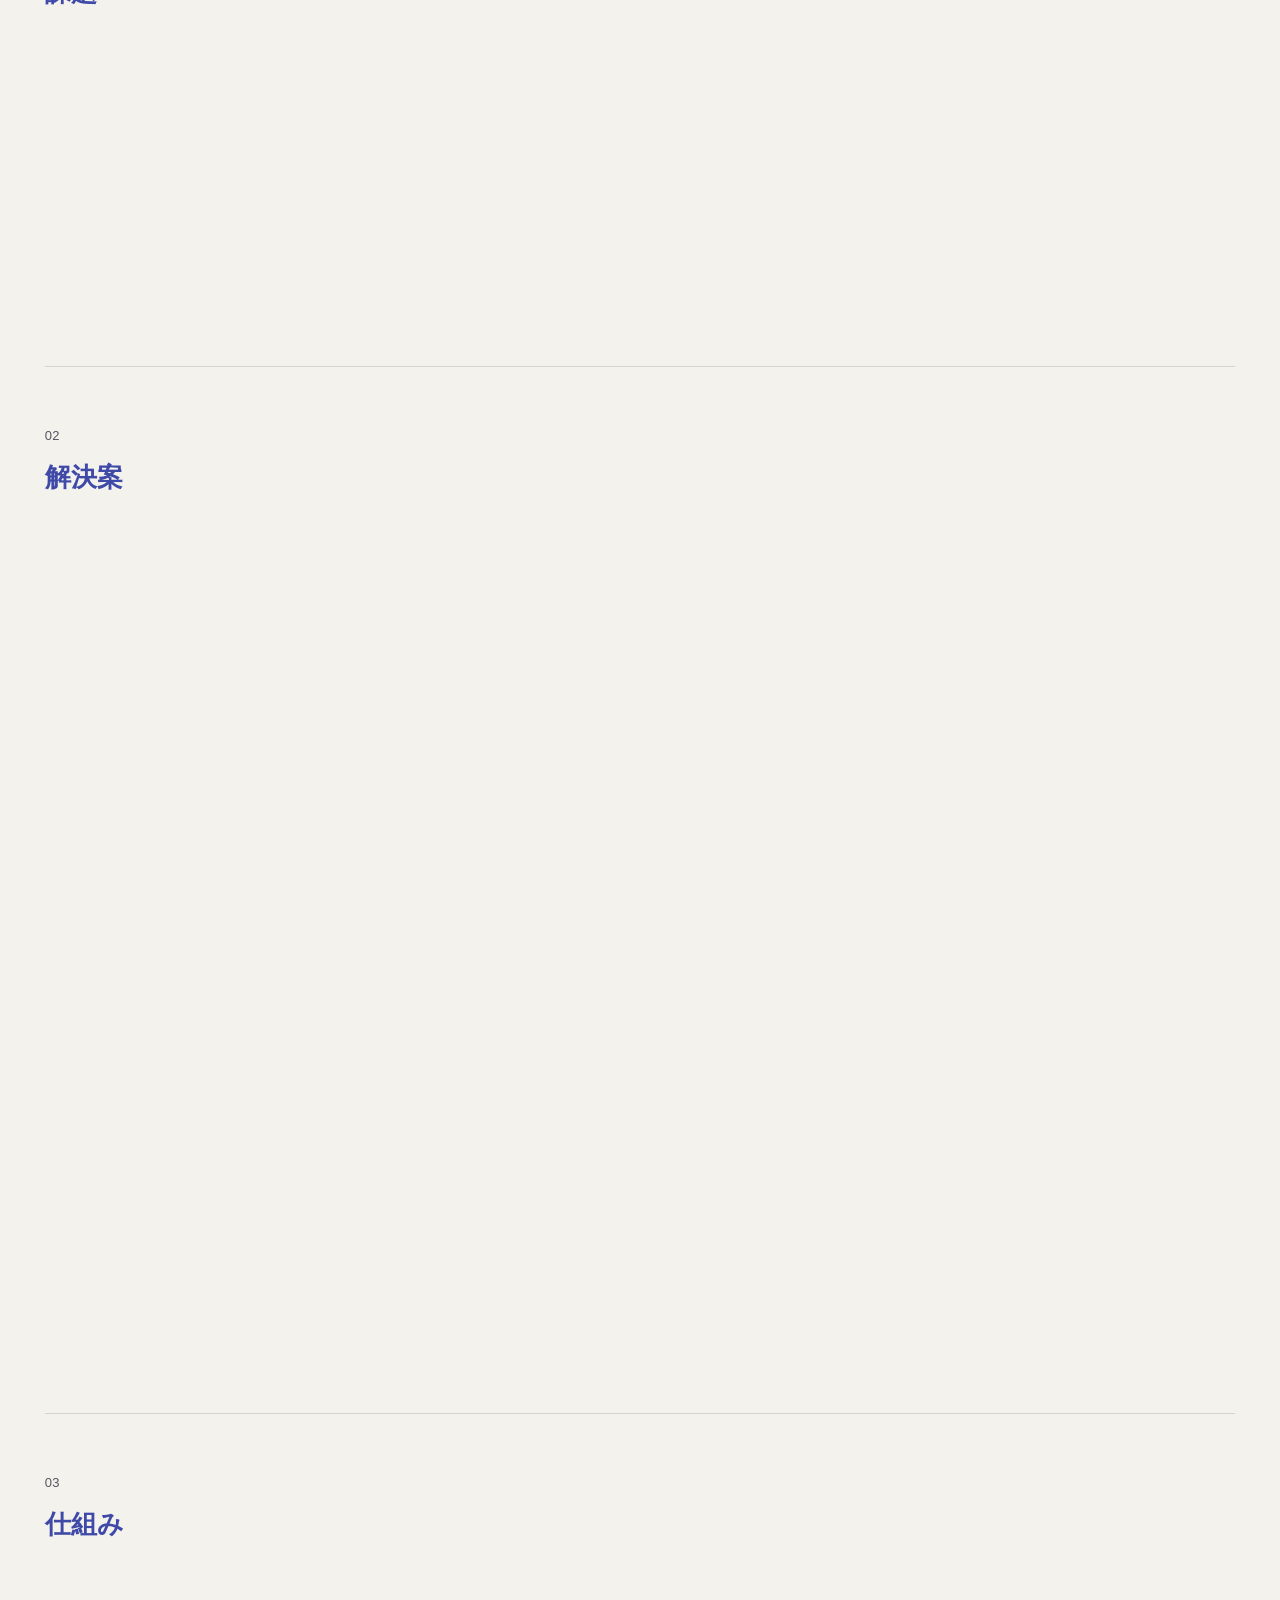
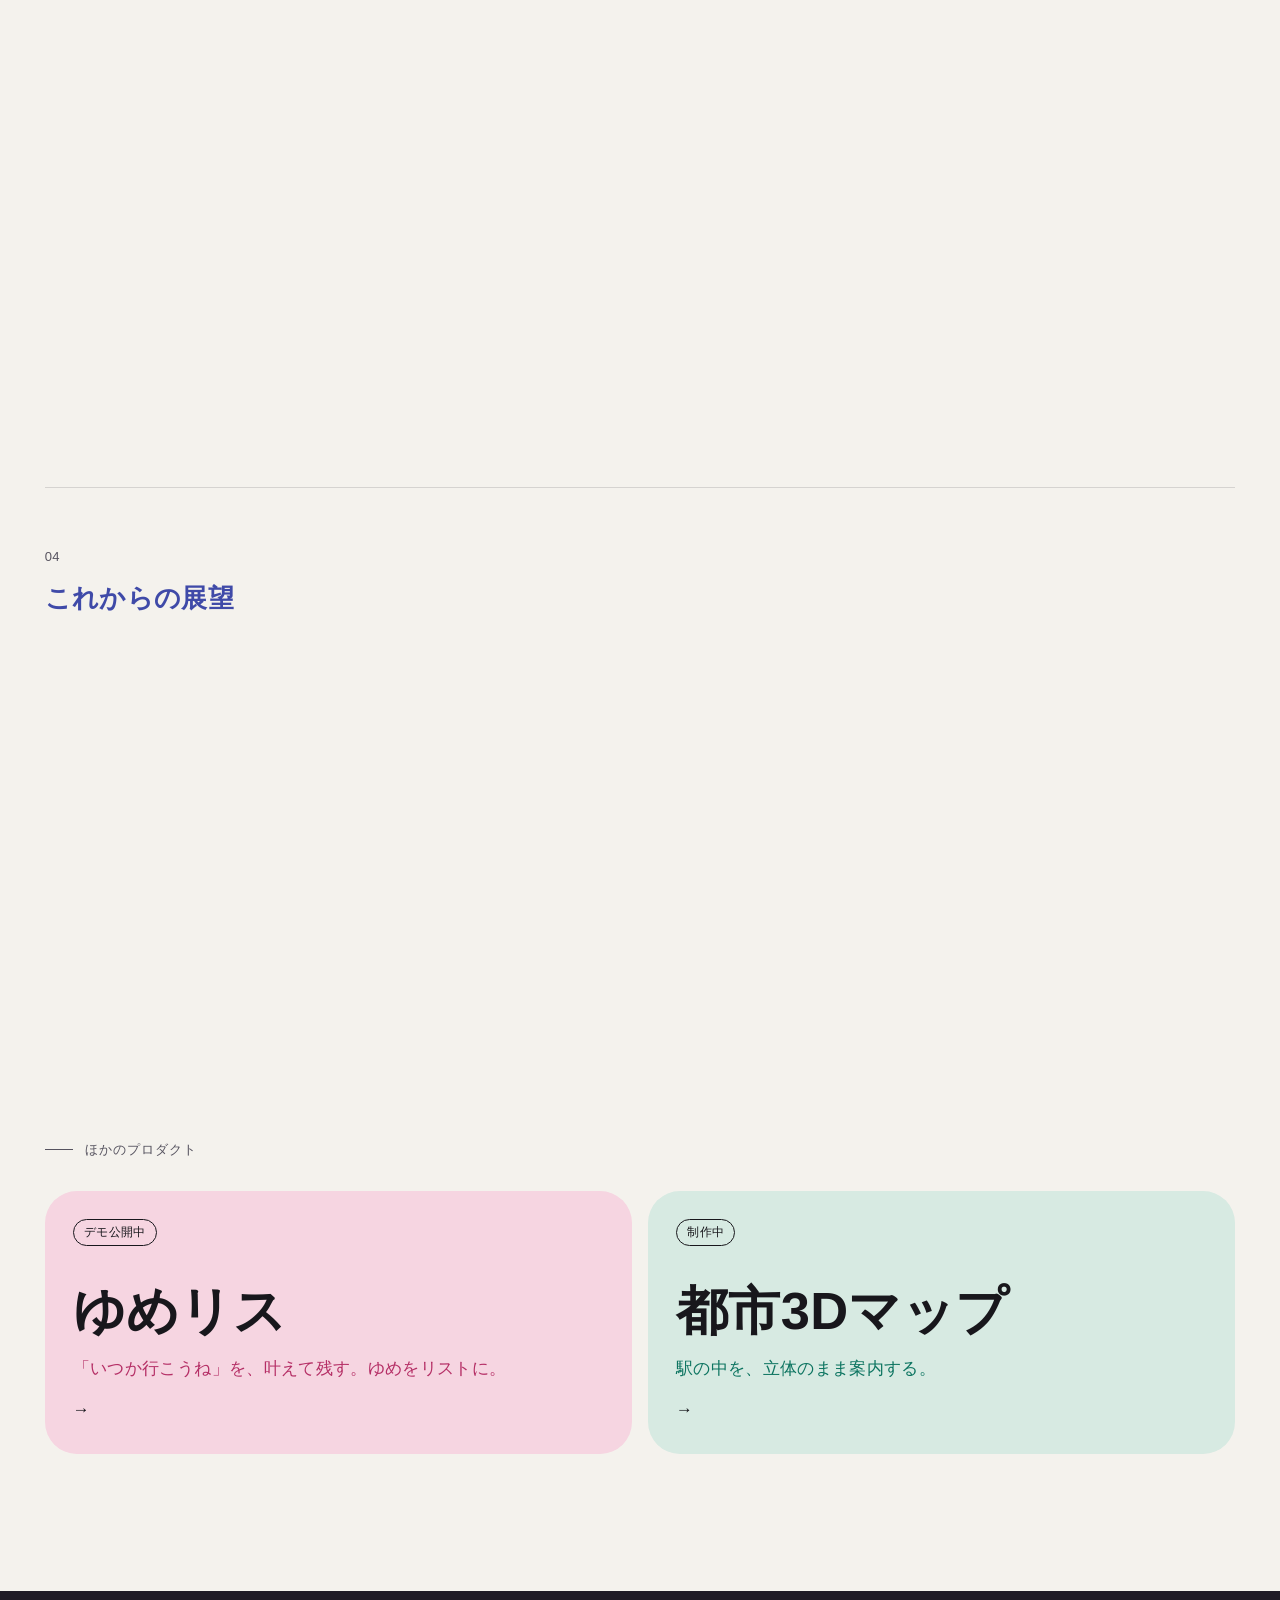
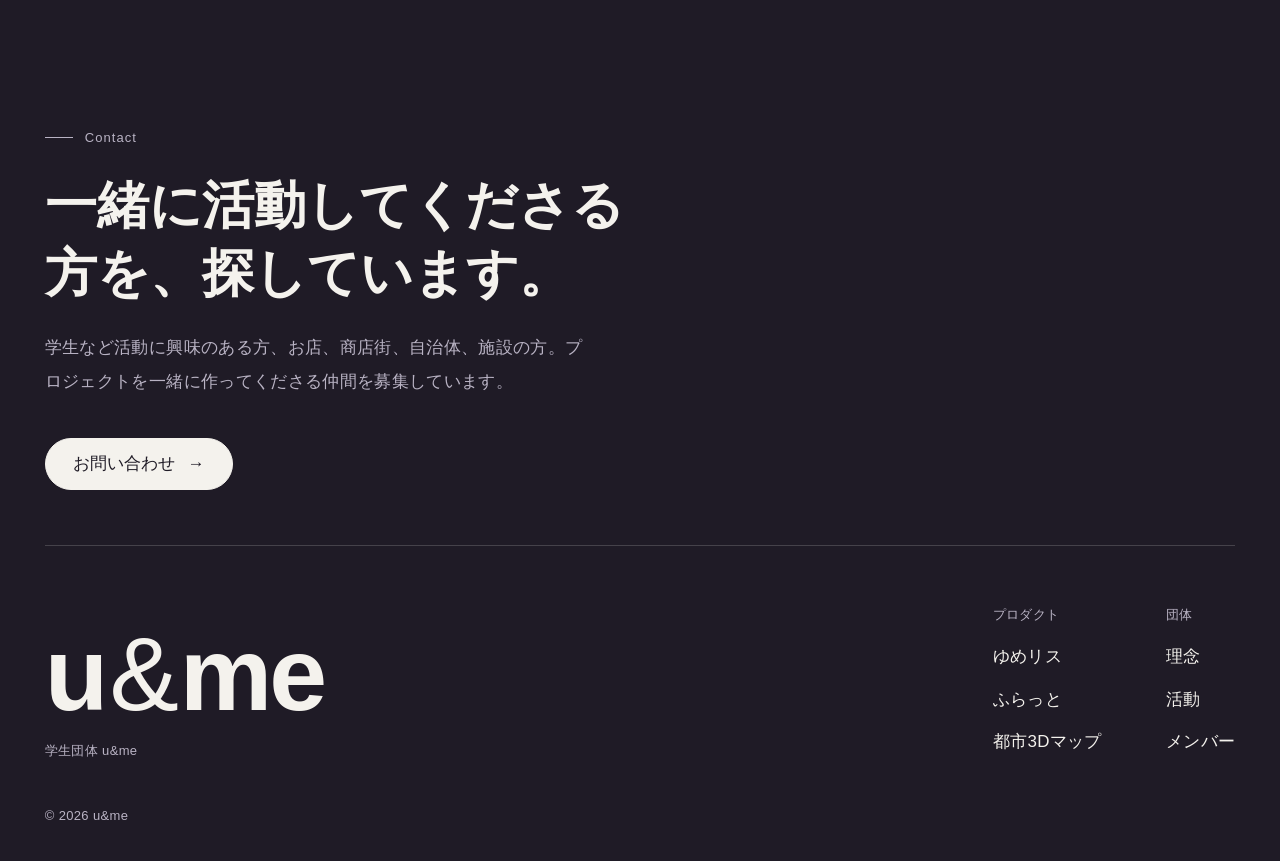
==== commit bb78c18a: "サイトを更新（2026-10-12 16:06）" ====
--- a/products/furatto.html
+++ b/products/furatto.html
@@ -7,7 +7,7 @@
       http-equiv="Content-Security-Policy"
       content="default-src 'self'; script-src 'self'; style-src 'self' https://fonts.googleapis.com; font-src https://fonts.gstatic.com; img-src 'self' data:; base-uri 'self'; object-src 'none'"
     />
-    <title>ふらっと（仮）｜u&amp;me</title>
+    <title>ふらっと｜u&amp;me</title>
     <meta
       name="description"
       content="空いた時間の行き先が、1分で決まる。その時間すいているお店をつないで、お出かけプランにするアプリです。"
@@ -36,7 +36,7 @@
         <h1 class="product-hero__name" id="product-title">ふらっと<small>仮称</small></h1>
         <div class="product-hero__foot">
           <div>
-            <p class="product-hero__catch">空いた時間の行き先が、1分で決まる。</p>
+            <p class="product-hero__catch">空いた時間の行き先が、1分で決まる。おでかけの壁をふらっとに。</p>
             <p class="product-hero__lead">
               「今日・この時間・ここから」を入れると、その時間すいているお店をつないだお出かけプランができるアプリです。
             </p>
--- a/assets/css/pages.css
+++ b/assets/css/pages.css
@@ -183,6 +183,74 @@
     grid-template-columns: 1fr 1fr;
     gap: 4rem;
     align-items: start;
+  }
+}
+
+/* 5W1H の6項目 */
+.w-list {
+  display: grid;
+  grid-template-columns: repeat(2, 1fr);
+  gap: 2.5rem 1.25rem;
+  margin-top: var(--space-block);
+}
+
+.w-item {
+  display: flex;
+  flex-direction: column;
+  padding-top: 1rem;
+  border-top: 1px solid var(--ink);
+}
+
+.w-item__en {
+  font-family: var(--font-latin);
+  font-size: clamp(1.75rem, 1.2rem + 2.2vw, 2.75rem);
+  font-weight: 700;
+  line-height: 1.1;
+  letter-spacing: -0.03em;
+}
+
+.w-item__jp {
+  margin-top: 0.4rem;
+  font-size: 1rem;
+  font-weight: 700;
+}
+
+.w-item__text {
+  margin-block: 0.75rem 1.25rem;
+  font-size: 0.9375rem;
+  line-height: 1.8;
+  color: var(--ink-soft);
+}
+
+.w-item__tags {
+  display: flex;
+  flex-wrap: wrap;
+  gap: 0.4rem;
+  margin-top: auto;
+}
+
+.w-item__by {
+  align-self: flex-start;
+  margin-top: auto;
+  padding: 0.25em 0.9em;
+  border-radius: 99rem;
+  background: var(--tone);
+  font-size: 0.75rem;
+  font-weight: 500;
+  line-height: 1.6;
+}
+
+@media (min-width: 48rem) {
+  .w-list {
+    grid-template-columns: repeat(3, 1fr);
+    gap: 3rem 2rem;
+  }
+}
+
+@media (min-width: 75rem) {
+  .w-list {
+    grid-template-columns: repeat(6, 1fr);
+    gap: 1.5rem;
   }
 }
 
